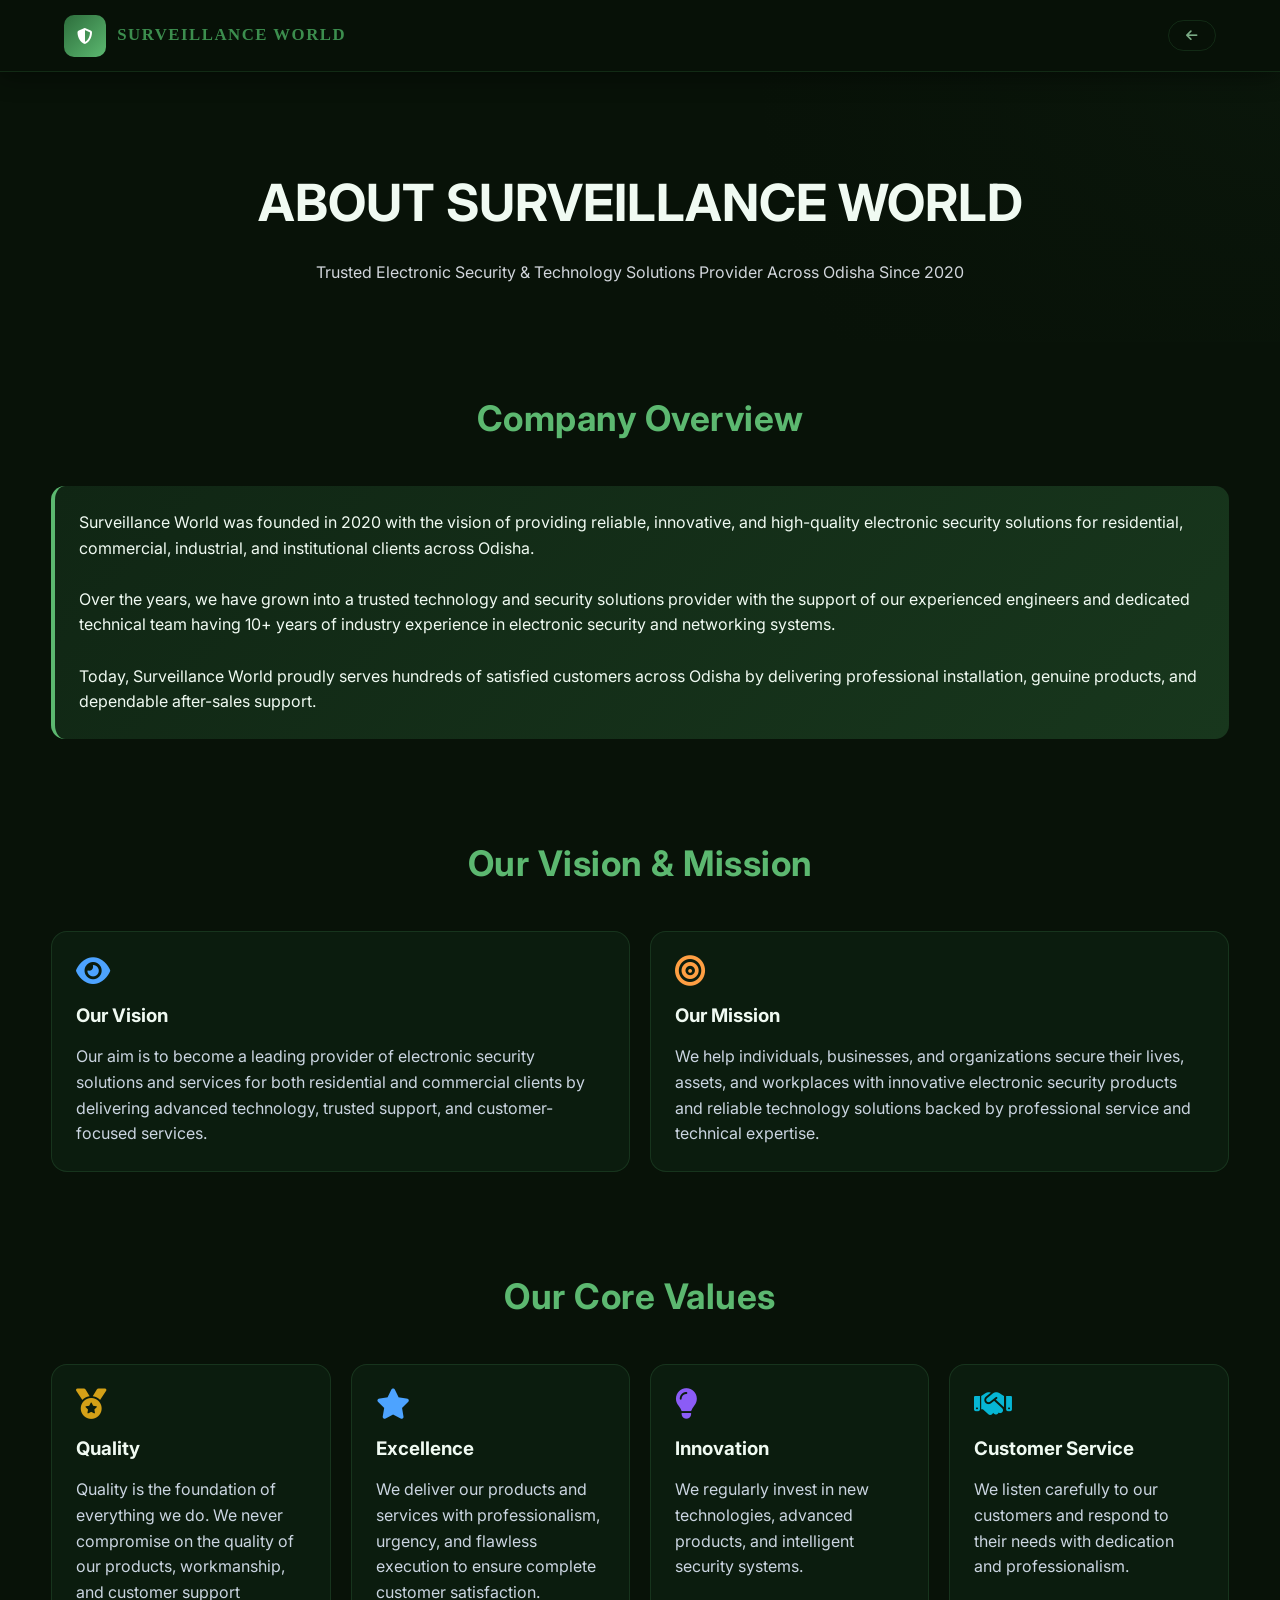
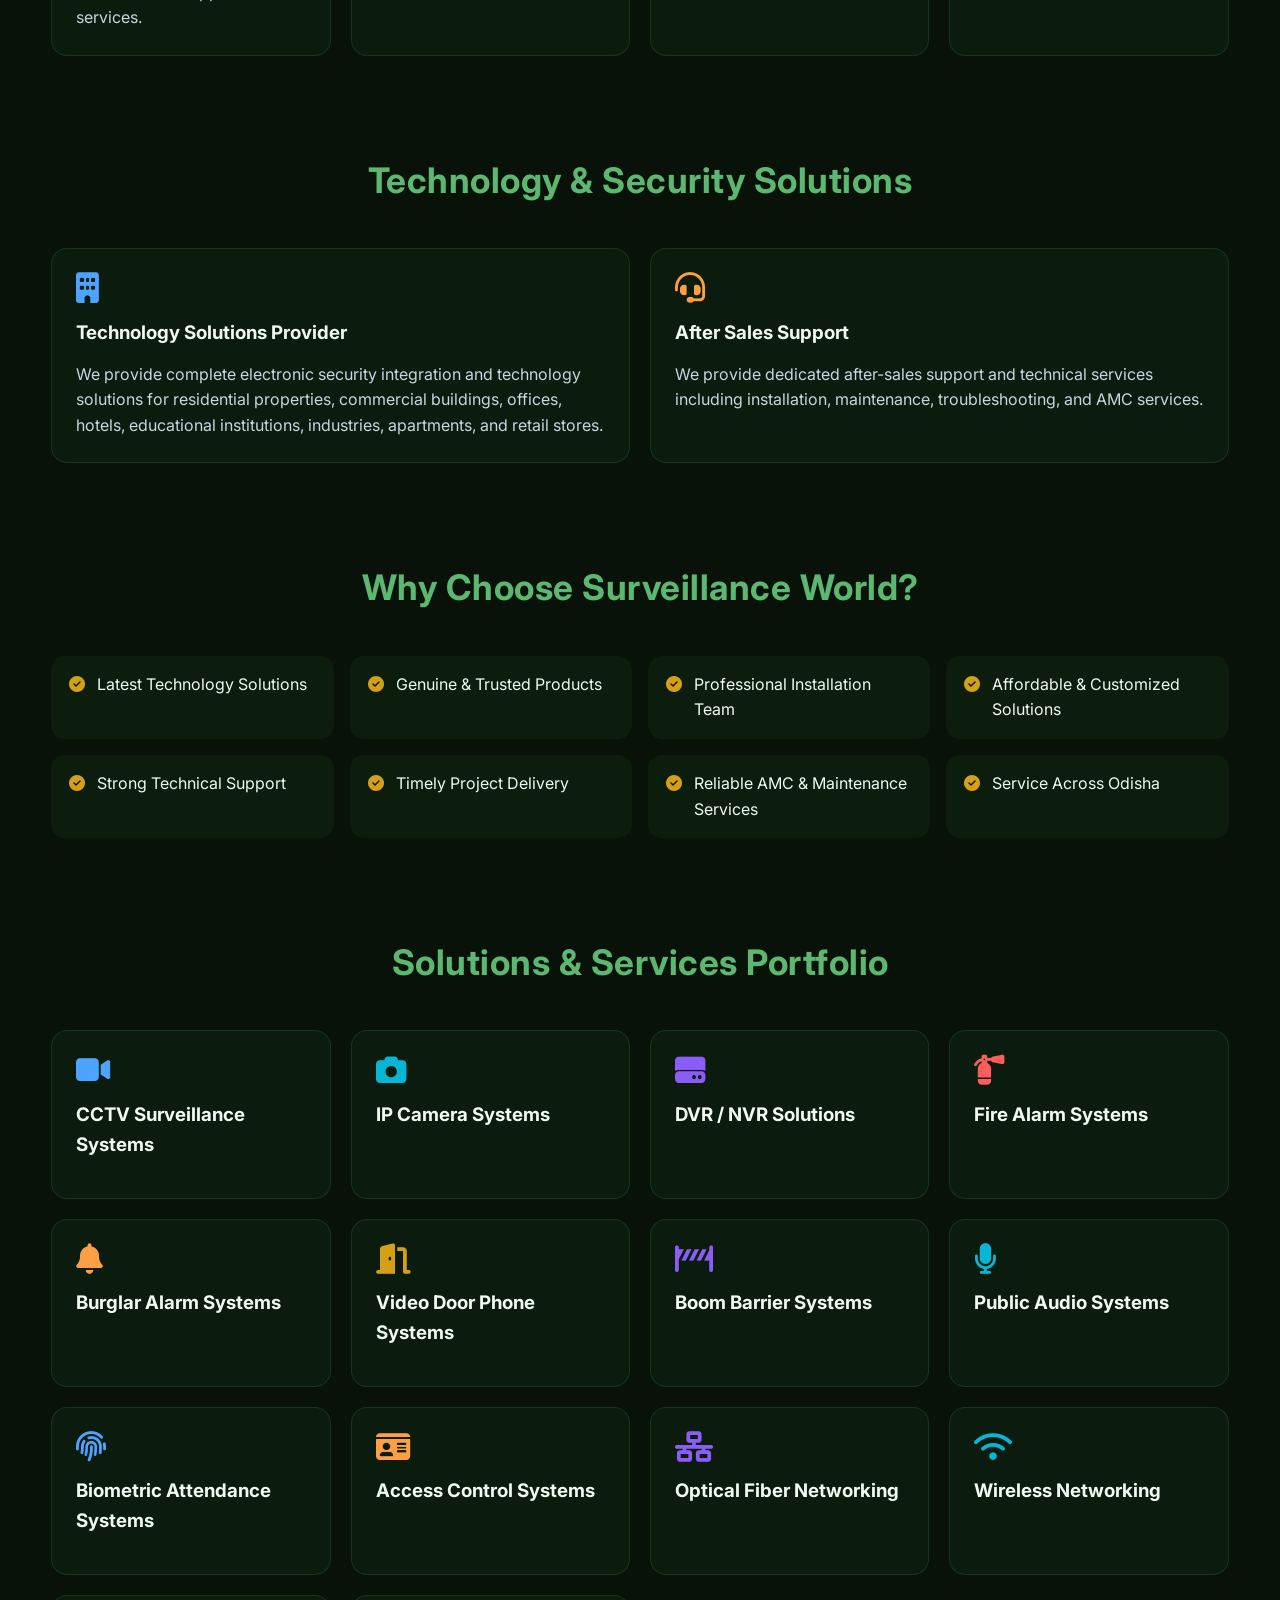
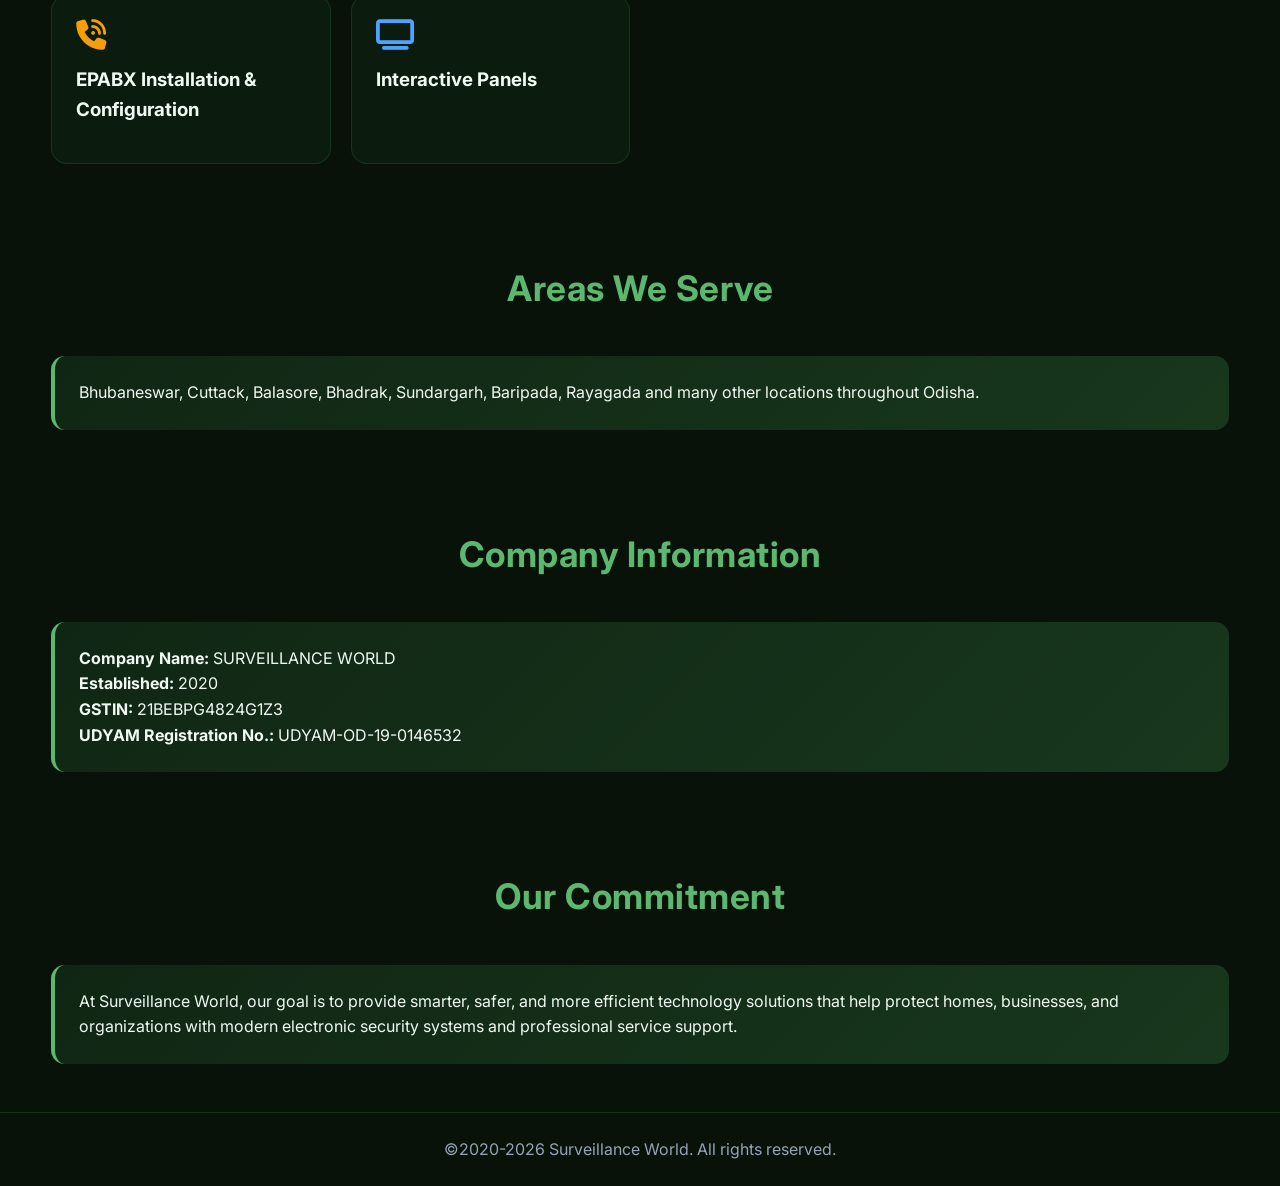
==== about.html @ 5b5a64db "develper aboutus file" ====
<!DOCTYPE html>
<html lang="en">
<head>
<meta charset="UTF-8">
<meta name="viewport" content="width=device-width, initial-scale=1.0">
<title>About Us | Surveillance World</title>

<link href="https://fonts.googleapis.com/css2?family=Inter:wght@300;400;500;600;700;800&display=swap" rel="stylesheet">
<link rel="stylesheet" href="https://cdnjs.cloudflare.com/ajax/libs/font-awesome/6.4.0/css/all.min.css">

<style>
*{
margin:0;
padding:0;
box-sizing:border-box;
}

:root{
--primary:#3c8e4e;
--secondary:#0d1f10;
--dark:#081208;
--light:#f0faf2;
--accent:#5cb870;
--gold:#d4a017;
--border:rgba(60,142,78,0.2);
}

body{
font-family:'Inter',sans-serif;
background:var(--dark);
color:var(--light);
line-height:1.6;
overflow-x:hidden;
}

.navbar{
position: sticky;
            top: 0;
            width: 100%;
            z-index: 100;
            background: rgba(8,18,8,0.97);
            backdrop-filter: blur(14px);
            border-bottom: 1px solid var(--border);
            padding: 0 5%;
            height: 72px;
            display: flex;
            align-items: center;
            justify-content: space-between;
            gap: 1.5rem;
            box-shadow: 0 4px 24px rgba(0,0,0,0.45);
}

.logo{
width: 42px;
height: 42px;
object-fit: contain;
filter: drop-shadow(0 2px 8px rgba(60,142,78,0.45));
}

.logo h2{
font-size: 1.05rem;
font-weight: 700;
color: #3c8e4e;
font-family: Cambria, Georgia, serif;
letter-spacing: 0.5px;
line-height: 1.1;
}


.nav-brand{
display:flex;
align-items:center;
gap:.7rem;
text-decoration:none;
flex-shrink:0;
}

.nav-logo{
width:42px;
height:42px;
object-fit:contain;
filter:drop-shadow(0 2px 8px rgba(60,142,78,.45));
}

.nav-logo-fallback{
width:42px;
height:42px;
background:linear-gradient(135deg,#2d6e3c,#5cb870);
border-radius:10px;
display:flex;
align-items:center;
justify-content:center;
color:#fff;
}

.nav-company{display:flex;flex-direction:column;}

.nav-company-name{
font-size:1.05rem;
font-weight:700;
color:#3c8e4e;
font-family:Cambria, Georgia, serif;
letter-spacing:1.5px;
line-height:1.1;
}

.nav-right{
display:flex;
align-items:center;
}

.nav-back{
display:inline-flex;
align-items:center;
justify-content:center;
padding:.5rem 1.1rem;
background:transparent;
border:1.5px solid var(--border);
border-radius:50px;
color:#7aab85;
text-decoration:none;
font-size:.82rem;
font-weight:600;
}

.nav-back:hover{
border-color:#5cb870;
color:#a3e6b0;
background:rgba(60,142,78,.08);
}

.hero{
padding:90px 5% 55px;
text-align:center;
background:
linear-gradient(rgba(8,18,8,.85),rgba(8,18,8,.92)),
radial-gradient(circle at top right, rgba(92,184,112,.18), transparent 40%);
}

.hero h1{
font-size:clamp(2.2rem,5vw,3.2rem);
margin-bottom:14px;
/* background:linear-gradient(135deg,#5cb870,#c8f5ce); */
--webkit-background-clip:text;
--webkit-text-fill-color:transparent;
}

.hero p{
max-width:760px;
margin:auto;
color:#d1d5db;
font-size:1rem;
line-height:1.8;
}

.container{
width:min(1200px,92%);
margin:auto;
}

.section{
padding:48px 0;
}

.section-title{
text-align:center;
font-size:clamp(1.6rem,3vw,2.2rem);
font-weight:700;
letter-spacing:.5px;
margin-bottom:2.5rem;
color:#5cb870;
}

.grid{
display:grid;
grid-template-columns:repeat(auto-fit,minmax(260px,1fr));
gap:20px;
}

.card{
background:rgba(13,31,16,.9);
border:1px solid rgba(92,184,112,.15);
border-radius:16px;
padding:24px;
transition:.3s ease;
}

.card:hover{
transform:translateY(-4px);
border-color:rgba(92,184,112,.35);
}

.card i{
font-size:1.9rem;
margin-bottom:14px;
}

.card h3{
margin-bottom:14px;
}

.card p, .card li{
color:#cbd5e1;
}

.highlight-box{
background:linear-gradient(135deg,#102614,#18371d);
border-left:4px solid #5cb870;
padding:24px;
border-radius:14px;
}

.list{
display:grid;
grid-template-columns:repeat(auto-fit,minmax(240px,1fr));
gap:16px;
}

.list-item{
display:flex;
gap:12px;
background:rgba(13,31,16,.85);
padding:16px 18px;
border-radius:14px;
align-items:flex-start;
}

.list-item i{
color:#d4a017;
margin-top:4px;
}

.footer{
padding:24px;
text-align:center;
border-top:1px solid rgba(92,184,112,.2);
color:#94a3b8;
}

@media(max-width:768px){
.hero h1{
font-size:clamp(1.6rem,3vw,2.2rem);
font-weight:700;
letter-spacing:.5px;
}
.section-title{
font-size:1.8rem;
}
}

@media(max-width:992px){
.section{padding:42px 0;}
.card{padding:22px;}
}

@media(max-width:768px){
.navbar{padding:14px 5%;}
.logo h2{font-size:1rem;}
.hero{padding:80px 5% 45px;}
.hero p{font-size:.95rem;}
.section{padding:38px 0;}
.grid{gap:16px;}
.card{padding:20px;}
.card h3{font-size:1.05rem;}
.highlight-box{padding:20px;}
.list-item{padding:14px 16px;}
}

@media(max-width:480px){
.hero h1{font-size:2rem;}
.section-title{font-size:1.5rem;}
.card i{font-size:1.7rem;}
}

</style>
</head>

<body>


<nav class="navbar">
    <a href="./index.html" class="nav-brand">
        <img src="./asset/sw_logo/sw_logo.webp" alt="Surveillance World" class="nav-logo"
             onerror="this.style.display='none';document.getElementById('navFallback').style.display='flex'">
        <div class="nav-logo-fallback" id="navFallback" style="display:none">
            <i class="fas fa-shield-halved"></i>
        </div>
        <div class="nav-company">
            <span class="nav-company-name">SURVEILLANCE WORLD</span>
        </div>
    </a>

    <div class="nav-right">
        <a href="./index.html" class="nav-back">
            <i class="fas fa-arrow-left"></i>
        </a>
    </div>
</nav>


<section class="hero">
<h1>ABOUT SURVEILLANCE WORLD</h1>
<p>
Trusted Electronic Security & Technology Solutions Provider Across Odisha Since 2020
</p>
</section>

<div class="container">

<section class="section">
<h2 class="section-title">Company Overview</h2>

<div class="highlight-box">
<p>
Surveillance World was founded in 2020 with the vision of providing reliable, innovative, and high-quality electronic security solutions for residential, commercial, industrial, and institutional clients across Odisha.
<br><br>
Over the years, we have grown into a trusted technology and security solutions provider with the support of our experienced engineers and dedicated technical team having 10+ years of industry experience in electronic security and networking systems.
<br><br>
Today, Surveillance World proudly serves hundreds of satisfied customers across Odisha by delivering professional installation, genuine products, and dependable after-sales support.
</p>
</div>
</section>

<section class="section">
<h2 class="section-title">Our Vision & Mission</h2>

<div class="grid">

<div class="card">
<i class="fas fa-eye" style="color:#4da3ff;"></i>
<h3>Our Vision</h3>
<p>
Our aim is to become a leading provider of electronic security solutions and services for both residential and commercial clients by delivering advanced technology, trusted support, and customer-focused services.
</p>
</div>

<div class="card">
<i class="fas fa-bullseye" style="color:#ff9f43;"></i>
<h3>Our Mission</h3>
<p>
We help individuals, businesses, and organizations secure their lives, assets, and workplaces with innovative electronic security products and reliable technology solutions backed by professional service and technical expertise.
</p>
</div>

</div>
</section>

<section class="section">
<h2 class="section-title">Our Core Values</h2>

<div class="grid">

<div class="card">
<i class="fas fa-medal" style="color:#d4a017;"></i>
<h3>Quality</h3>
<p>Quality is the foundation of everything we do. We never compromise on the quality of our products, workmanship, and customer support services.</p>
</div>

<div class="card">
<i class="fas fa-star" style="color:#4da3ff;"></i>
<h3>Excellence</h3>
<p>We deliver our products and services with professionalism, urgency, and flawless execution to ensure complete customer satisfaction.</p>
</div>

<div class="card">
<i class="fas fa-lightbulb" style="color:#8b5cf6;"></i>
<h3>Innovation</h3>
<p>We regularly invest in new technologies, advanced products, and intelligent security systems.</p>
</div>

<div class="card">
<i class="fas fa-handshake" style="color:#06b6d4;"></i>
<h3>Customer Service</h3>
<p>We listen carefully to our customers and respond to their needs with dedication and professionalism.</p>
</div>

</div>
</section>

<section class="section">
<h2 class="section-title">Technology & Security Solutions</h2>

<div class="grid">

<div class="card">
<i class="fas fa-building" style="color:#4da3ff;"></i>
<h3>Technology Solutions Provider</h3>
<p>
We provide complete electronic security integration and technology solutions for residential properties, commercial buildings, offices, hotels, educational institutions, industries, apartments, and retail stores.
</p>
</div>

<div class="card">
<i class="fas fa-headset" style="color:#ff9f43;"></i>
<h3>After Sales Support</h3>
<p>
We provide dedicated after-sales support and technical services including installation, maintenance, troubleshooting, and AMC services.
</p>
</div>

</div>
</section>

<section class="section">
<h2 class="section-title">Why Choose Surveillance World?</h2>

<div class="list">

<div class="list-item"><i class="fas fa-check-circle"></i><span>Latest Technology Solutions</span></div>
<div class="list-item"><i class="fas fa-check-circle"></i><span>Genuine & Trusted Products</span></div>
<div class="list-item"><i class="fas fa-check-circle"></i><span>Professional Installation Team</span></div>
<div class="list-item"><i class="fas fa-check-circle"></i><span>Affordable & Customized Solutions</span></div>
<div class="list-item"><i class="fas fa-check-circle"></i><span>Strong Technical Support</span></div>
<div class="list-item"><i class="fas fa-check-circle"></i><span>Timely Project Delivery</span></div>
<div class="list-item"><i class="fas fa-check-circle"></i><span>Reliable AMC & Maintenance Services</span></div>
<div class="list-item"><i class="fas fa-check-circle"></i><span>Service Across Odisha</span></div>

</div>
</section>

<section class="section">
<h2 class="section-title">Solutions & Services Portfolio</h2>

<div class="grid">

<div class="card"><i class="fas fa-video" style="color:#4da3ff;"></i><h3>CCTV Surveillance Systems</h3></div>

<div class="card"><i class="fas fa-camera" style="color:#06b6d4;"></i><h3>IP Camera Systems</h3></div>

<div class="card"><i class="fas fa-hard-drive" style="color:#8b5cf6;"></i><h3>DVR / NVR Solutions</h3></div>

<div class="card"><i class="fas fa-fire-extinguisher" style="color:#ff5c5c;"></i><h3>Fire Alarm Systems</h3></div>

<div class="card"><i class="fas fa-bell" style="color:#ff9f43;"></i><h3>Burglar Alarm Systems</h3></div>

<div class="card"><i class="fas fa-door-open" style="color:#d4a017;"></i><h3>Video Door Phone Systems</h3></div>

<div class="card"><i class="fas fa-road-barrier" style="color:#8b5cf6;"></i><h3>Boom Barrier Systems</h3></div>

<div class="card"><i class="fas fa-microphone" style="color:#06b6d4;"></i><h3>Public Audio Systems</h3></div>

<div class="card"><i class="fas fa-fingerprint" style="color:#4da3ff;"></i><h3>Biometric Attendance Systems</h3></div>

<div class="card"><i class="fas fa-id-card" style="color:#ff9f43;"></i><h3>Access Control Systems</h3></div>

<div class="card"><i class="fas fa-network-wired" style="color:#8b5cf6;"></i><h3>Optical Fiber Networking</h3></div>

<div class="card"><i class="fas fa-wifi" style="color:#06b6d4;"></i><h3>Wireless Networking</h3></div>

<div class="card"><i class="fas fa-phone-volume" style="color:#f59e0b;"></i><h3>EPABX Installation & Configuration</h3></div>

<div class="card"><i class="fas fa-tv" style="color:#4da3ff;"></i><h3>Interactive Panels</h3></div>

</div>
</section>

<section class="section">
<h2 class="section-title">Areas We Serve</h2>

<div class="highlight-box">
<p>
Bhubaneswar, Cuttack, Balasore, Bhadrak, Sundargarh, Baripada, Rayagada and many other locations throughout Odisha.
</p>
</div>
</section>

<section class="section">
<h2 class="section-title">Company Information</h2>

<div class="highlight-box">
<p><strong>Company Name:</strong> SURVEILLANCE WORLD</p>
<p><strong>Established:</strong> 2020</p>
<p><strong>GSTIN:</strong> 21BEBPG4824G1Z3</p>
<p><strong>UDYAM Registration No.:</strong> UDYAM-OD-19-0146532</p>
</div>
</section>

<section class="section">
<h2 class="section-title">Our Commitment</h2>

<div class="highlight-box">
<p>
At Surveillance World, our goal is to provide smarter, safer, and more efficient technology solutions that help protect homes, businesses, and organizations with modern electronic security systems and professional service support.
</p>
</div>
</section>

</div>

<footer class="footer">
&copy;2020-2026 Surveillance World. All rights reserved.
</footer>

</body>
</html>
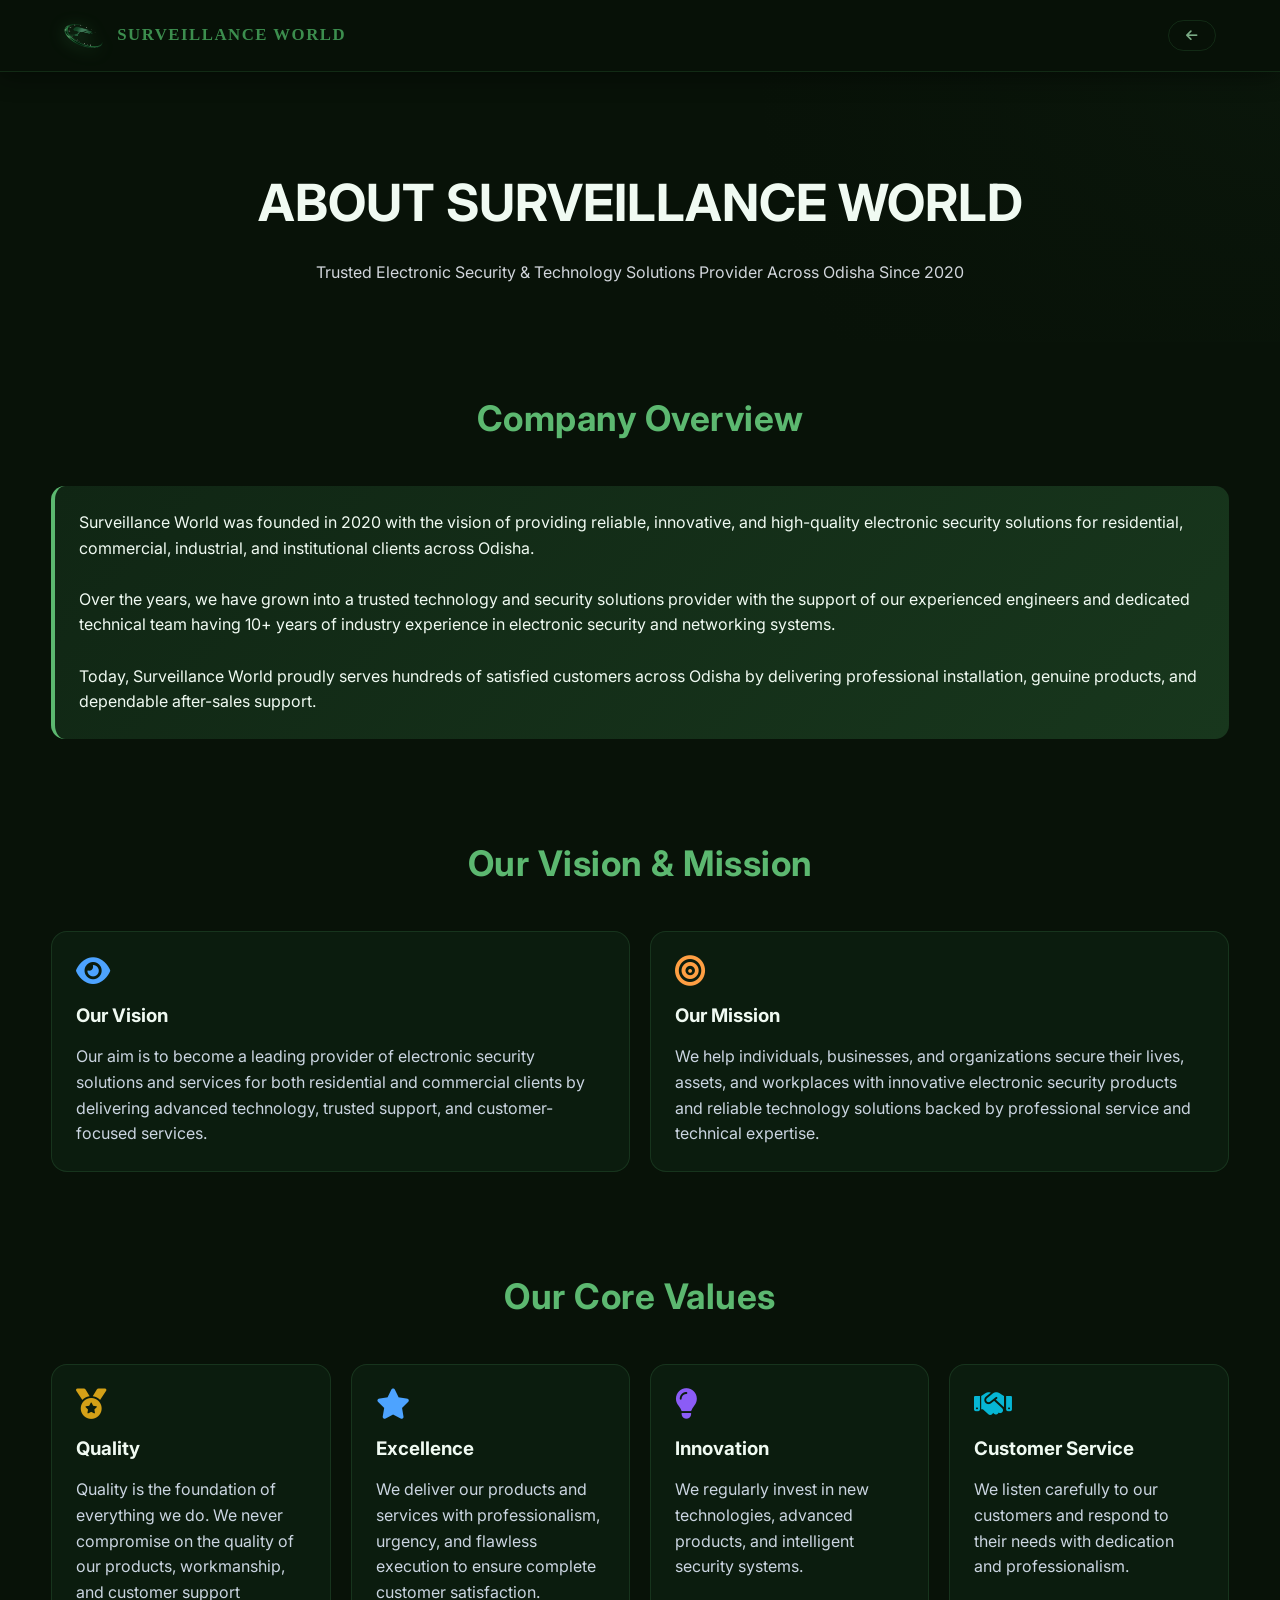
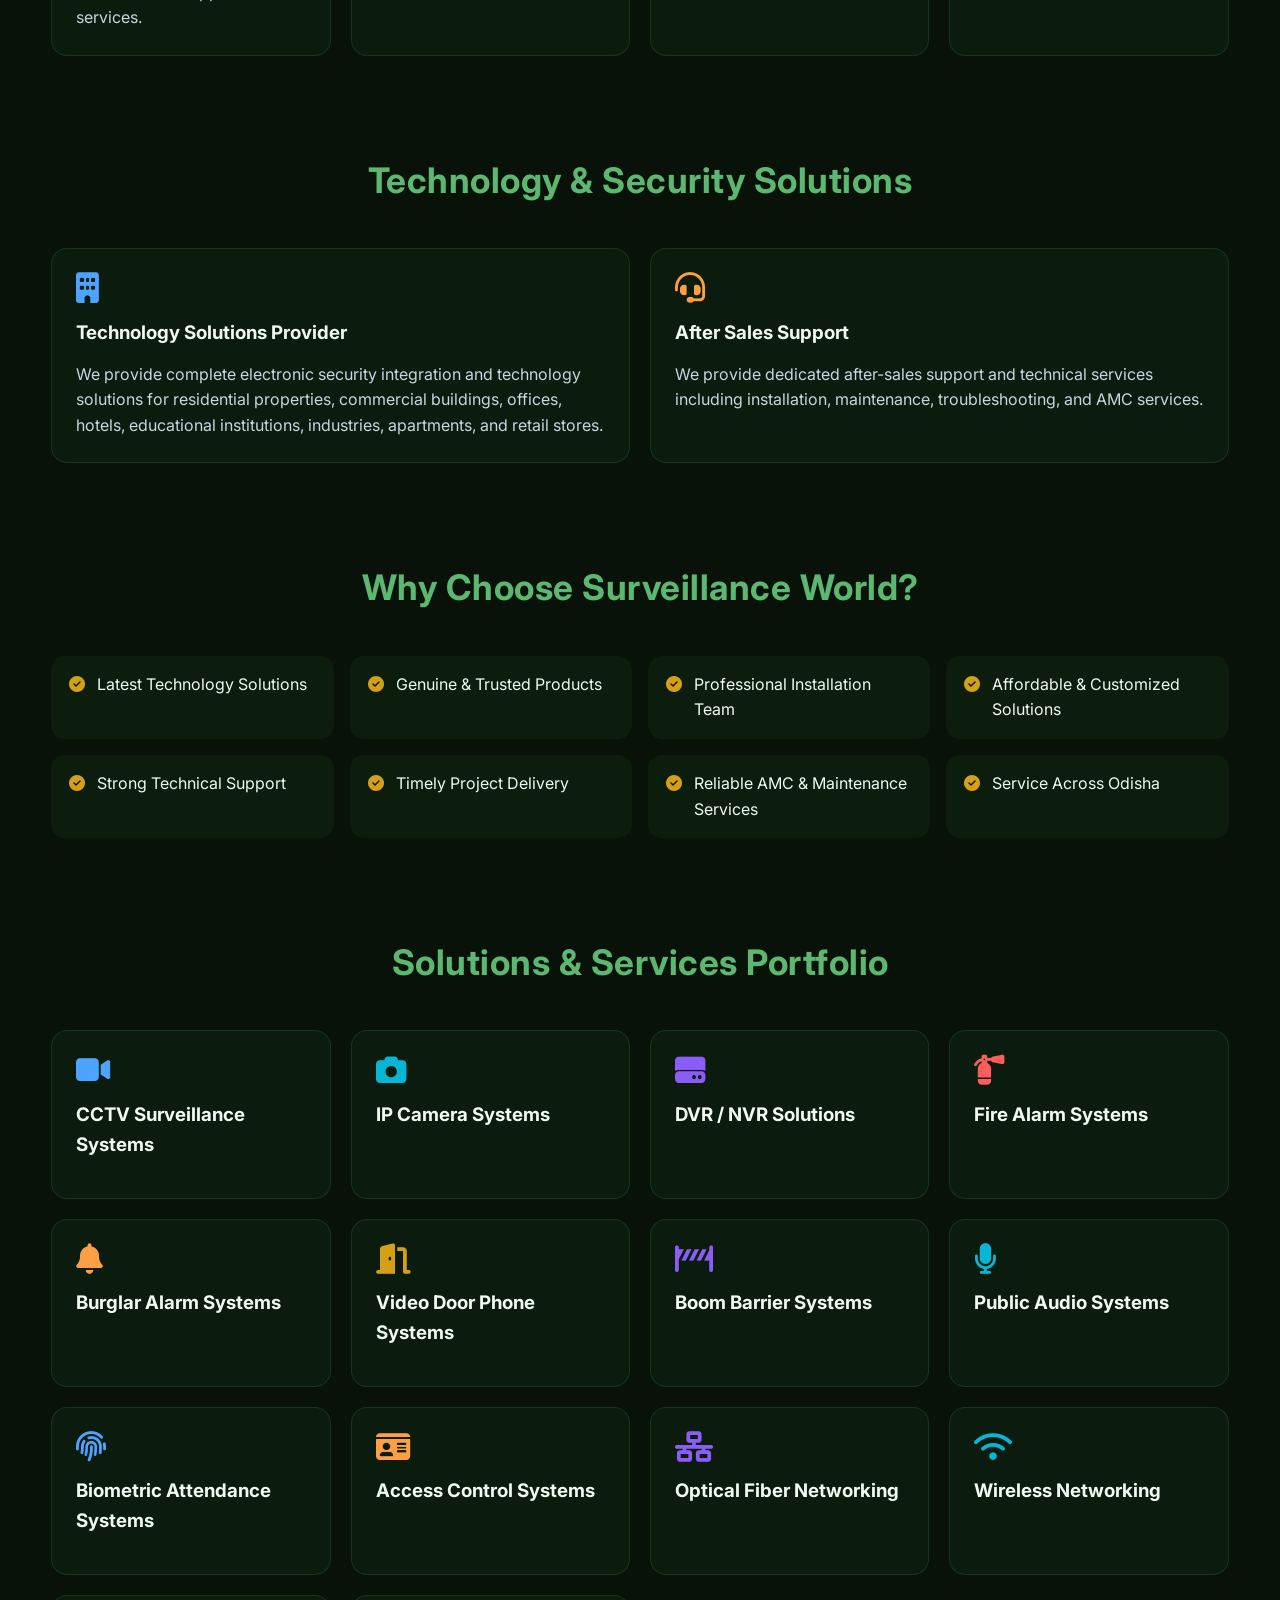
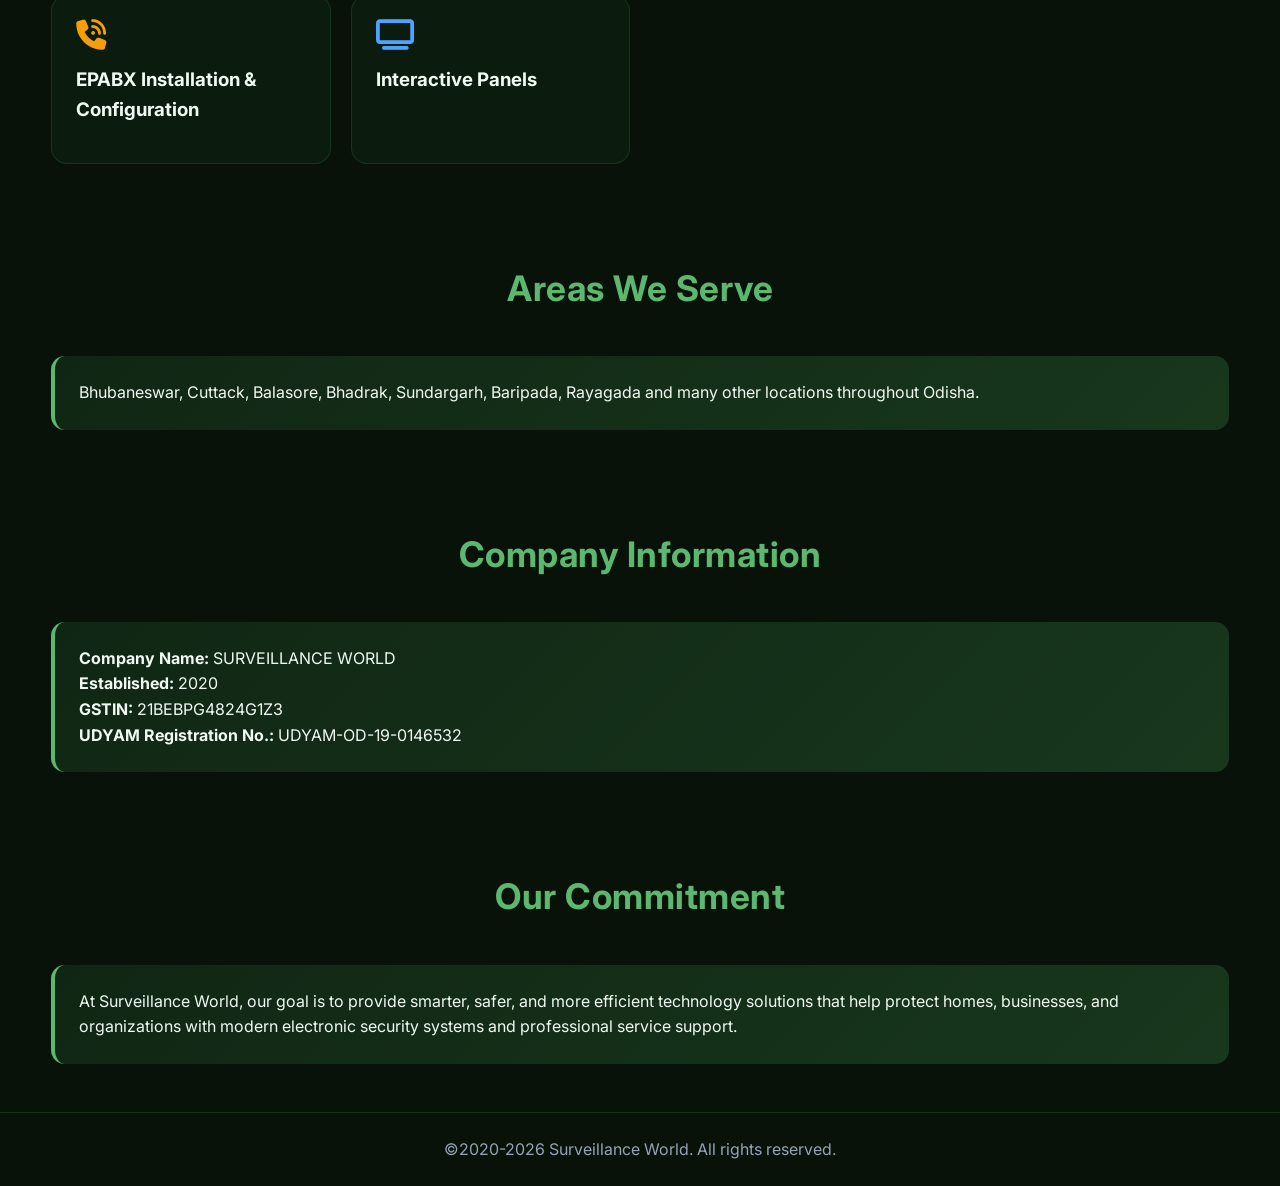
==== commit 9a1525c2: "updated google tag for google analytics" ====
--- a/about.html
+++ b/about.html
@@ -4,10 +4,18 @@
 <meta charset="UTF-8">
 <meta name="viewport" content="width=device-width, initial-scale=1.0">
 <title>About Us | Surveillance World</title>
-
 <link href="https://fonts.googleapis.com/css2?family=Inter:wght@300;400;500;600;700;800&display=swap" rel="stylesheet">
 <link rel="stylesheet" href="https://cdnjs.cloudflare.com/ajax/libs/font-awesome/6.4.0/css/all.min.css">
 
+<!-- Google tag (gtag.js) -->
+    <script async src="https://www.googletagmanager.com/gtag/js?id=G-PBL9HZLPY4"></script>
+    <script>
+        window.dataLayer = window.dataLayer || [];
+        function gtag(){dataLayer.push(arguments);}
+        gtag('js', new Date());
+        gtag('config', 'G-PBL9HZLPY4'); 
+    </script>
+    
 <style>
 *{
 margin:0;
